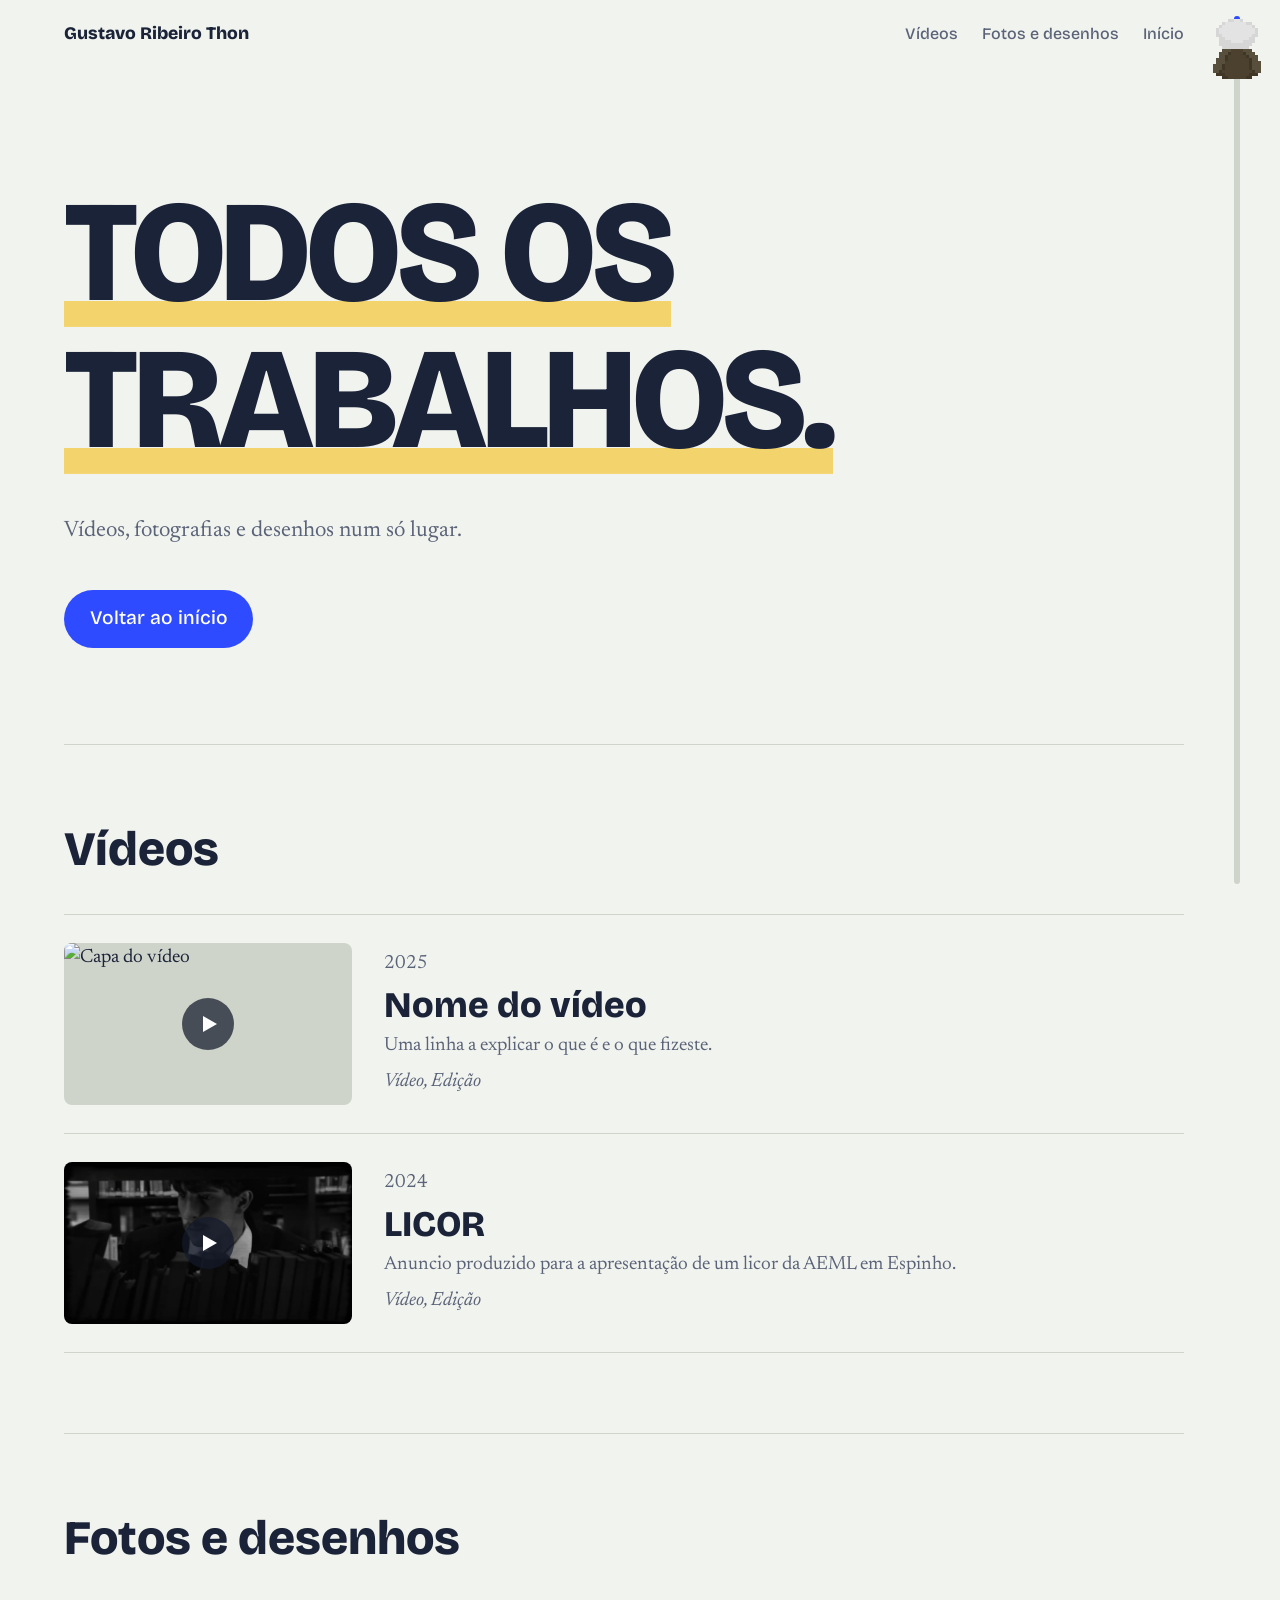
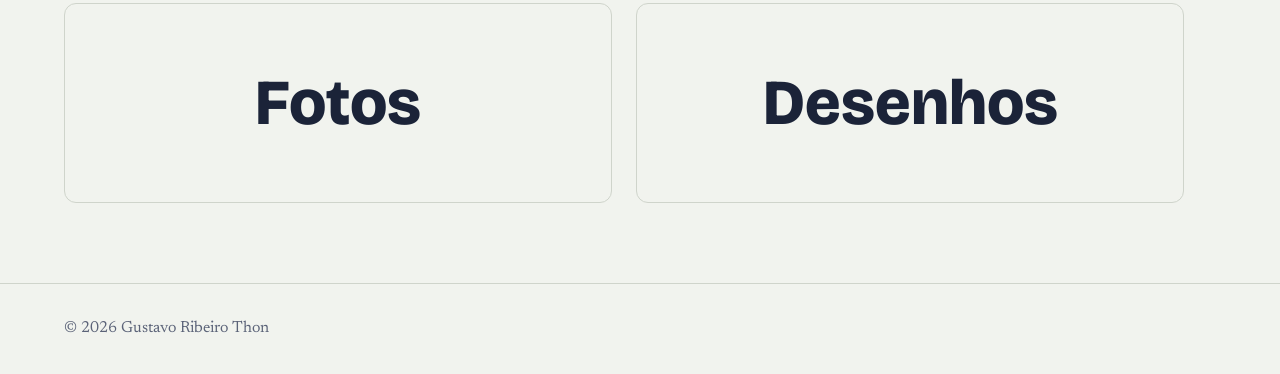
==== trabalhos.html @ 3855aaba "mais trabalhos" ====
<!DOCTYPE html>
<html lang="pt-BR">
<head>
  <meta charset="UTF-8">
  <meta name="viewport" content="width=device-width, initial-scale=1">
  <title>Todos os trabalhos – Gustavo Ribeiro Thon</title>
  <meta name="description" content="Vídeos, fotografias e desenhos de Gustavo Ribeiro Thon.">
  <link rel="preconnect" href="https://fonts.googleapis.com">
  <link rel="preconnect" href="https://fonts.gstatic.com" crossorigin>
  <link href="https://fonts.googleapis.com/css2?family=Bricolage+Grotesque:opsz,wght@12..96,500;12..96,800&family=Newsreader:ital,opsz,wght@0,6..72,400;0,6..72,500;1,6..72,400&display=swap" rel="stylesheet">
  <link rel="stylesheet" href="style.css">
  <script src="script.js" defer></script>
</head>
<body>

  <header class="topo">
    <a class="logo" href="index.html">Gustavo Ribeiro Thon</a>
    <nav aria-label="Principal">
      <a href="#videos">Vídeos</a>
      <a href="#fotos-e-desenhos">Fotos e desenhos</a>
      <a href="index.html">Início</a>
    </nav>
  </header>

  <main id="inicio">

    <section class="hero">
      <h1>TODOS OS<br>TRABALHOS.</h1>
      <p class="hero-texto">Vídeos, fotografias e desenhos num só lugar.</p>
      <a class="botao" href="index.html">Voltar ao início</a>
    </section>

    <!-- ============ VÍDEOS ============ -->
    <section id="videos" class="secao">
      <h2>Vídeos</h2>
      <ul class="lista-projetos">

        <!-- Para adicionar um vídeo: copia um bloco <li> ... </li> e cola por baixo.
             href = link do vídeo | src = imagem de capa -->

        <li>
          <a href="#" class="projeto" target="_blank" rel="noopener">
            <span class="projeto-capa video">
              <img src="imagens/exemplo.svg" alt="Capa do vídeo">
            </span>
            <span class="projeto-info">
              <span class="projeto-ano">2025</span>
              <span class="projeto-nome">Nome do vídeo</span>
              <span class="projeto-desc">Uma linha a explicar o que é e o que fizeste.</span>
              <span class="projeto-tags">Vídeo, Edição</span>
            </span>
          </a>
        </li>

        <li>
          <a href="https://drive.google.com/file/d/1KsdhXym0PwcxdQ9o2XrEMthRI4Qnbu4Z/view" class="projeto" target="_blank" rel="noopener">
            <span class="projeto-capa video">
              <img src="imagens/Anuncio - Licor.png" alt="Capa do vídeo">
            </span>
            <span class="projeto-info">
              <span class="projeto-ano">2024</span>
              <span class="projeto-nome">LICOR</span>
              <span class="projeto-desc">Anuncio produzido para a apresentação de um licor da AEML em Espinho.</span>
              <span class="projeto-tags">Vídeo, Edição</span>
            </span>
          </a>
        </li>

      </ul>
    </section>

<!-- ============ FOTOS E DESENHOS ============ -->
    <section id="fotos-e-desenhos" class="secao">
      <h2>Fotos e desenhos</h2>
      <div class="links-grandes">
        <a href="https://drive.google.com/file/d/1bcUT3GwPpYhbqMY4ImH2t2EoPuLAULzm/view" target="_blank" rel="noopener">Fotos</a>
        <a href="TROQUE_PELO_LINK_DOS_DESENHOS" target="_blank" rel="noopener">Desenhos</a>
      </div>
    </section>

  </main>

  <footer class="rodape">
    <p>© 2026 Gustavo Ribeiro Thon</p>
  </footer>

  <!-- Barra de progresso com o personagem -->
  <div class="progresso" aria-hidden="true">
    <div class="progresso-fill"></div>
    <div class="personagem" data-dir="frente"></div>
  </div>

</body>
</html>
---- style.css ----
/* ===== Cores e tipos de letra: muda aqui para personalizar ===== */
:root {
  --fundo: #f1f3ee;
  --texto: #1b2338;
  --suave: #5b6378;
  --linha: #cfd4cb;
  --destaque: #2f4bff;
  --destaque-texto: #ffffff;
  --realce: #f3d36b;

  --titulos: "Bricolage Grotesque", "Helvetica Neue", Arial, sans-serif;
  --corpo: "Newsreader", Georgia, "Times New Roman", serif;
}

@media (prefers-color-scheme: dark) {
  :root {
    --fundo: #141a2b;
    --texto: #eceff6;
    --suave: #9aa3ba;
    --linha: #2c3550;
    --destaque: #8c9bff;
    --destaque-texto: #141a2b;
    --realce: #f3d36b;
  }
}

*, *::before, *::after { box-sizing: border-box; }

html { scroll-behavior: smooth; }

body {
  margin: 0;
  background: var(--fundo);
  color: var(--texto);
  font-family: var(--corpo);
  font-size: 1.2rem;
  line-height: 1.6;
}

a { color: inherit; }

a:focus-visible {
  outline: 3px solid var(--destaque);
  outline-offset: 3px;
}

h1, h2 {
  font-family: var(--titulos);
  line-height: 1.02;
  margin: 0;
}

/* ===== Topo ===== */
.topo {
  display: flex;
  justify-content: space-between;
  align-items: center;
  gap: 1rem;
  flex-wrap: wrap;
  padding: 1.25rem clamp(1.25rem, 5vw, 4rem);
}

.logo {
  font-family: var(--titulos);
  font-weight: 800;
  text-decoration: none;
  font-size: 1.1rem;
}

.topo nav { display: flex; gap: 1.5rem; }

.topo nav a {
  font-family: var(--titulos);
  font-weight: 500;
  font-size: 1rem;
  text-decoration: none;
  color: var(--suave);
}

.topo nav a:hover { color: var(--texto); }

/* ===== Secções ===== */
main { padding: 0 clamp(1.25rem, 5vw, 4rem); }

.secao {
  padding: 5rem 0;
  border-top: 1px solid var(--linha);
}

.secao h2 {
  font-size: clamp(2rem, 5vw, 3rem);
  font-weight: 800;
  margin-bottom: 2.5rem;
}

/* ===== Hero ===== */
.hero { padding: clamp(3rem, 9vw, 7rem) 0 clamp(4rem, 9vw, 6rem); }

.hero h1 {
  font-size: clamp(3.2rem, 12vw, 9rem);
  font-weight: 800;
  letter-spacing: -0.03em;
  background-image: linear-gradient(var(--realce), var(--realce));
  background-repeat: no-repeat;
  background-size: 0% 0.18em;
  background-position: 0 92%;
  display: inline;
  animation: sublinhar 0.9s 0.3s ease-out forwards;
  -webkit-box-decoration-break: clone;
  box-decoration-break: clone;
}

@keyframes sublinhar { to { background-size: 100% 0.18em; } }

.hero-texto {
  max-width: 34rem;
  margin: 2.5rem 0;
  font-size: 1.4rem;
  color: var(--suave);
}

.botao {
  display: inline-block;
  background: var(--destaque);
  color: var(--destaque-texto);
  font-family: var(--titulos);
  font-weight: 500;
  text-decoration: none;
  padding: 0.85rem 1.6rem;
  border-radius: 999px;
}

.botao:hover { filter: brightness(1.1); }

/* ===== Projetos ===== */
.lista-projetos { list-style: none; margin: 0; padding: 0; }

.lista-projetos li { border-top: 1px solid var(--linha); }
.lista-projetos li:last-child { border-bottom: 1px solid var(--linha); }

.projeto {
  display: grid;
  grid-template-columns: minmax(0, 18rem) 1fr;
  gap: 1.5rem 2rem;
  align-items: center;
  padding: 1.75rem 0;
  text-decoration: none;
}

.projeto-capa {
  position: relative;
  display: block;
  aspect-ratio: 16 / 9;
  overflow: hidden;
  border-radius: 0.5rem;
  background: var(--linha);
}

.projeto-capa img {
  display: block;
  width: 100%;
  height: 100%;
  object-fit: cover;
  transition: transform 0.3s ease;
}

.projeto:hover .projeto-capa img { transform: scale(1.04); }

/* Botão de play por cima da capa dos vídeos */
.projeto-capa.video::before {
  content: "";
  position: absolute;
  left: 50%;
  top: 50%;
  width: 3.25rem;
  height: 3.25rem;
  transform: translate(-50%, -50%);
  border-radius: 50%;
  background: rgba(20, 26, 43, 0.72);
}

.projeto-capa.video::after {
  content: "";
  position: absolute;
  left: calc(50% + 0.15rem);
  top: 50%;
  transform: translate(-50%, -50%);
  border-left: 0.9rem solid #fff;
  border-top: 0.55rem solid transparent;
  border-bottom: 0.55rem solid transparent;
}

.projeto-info { display: flex; flex-direction: column; gap: 0.35rem; }

.projeto-ano { color: var(--suave); }

.projeto-nome {
  font-family: var(--titulos);
  font-weight: 800;
  font-size: clamp(1.5rem, 3.5vw, 2.25rem);
  line-height: 1.1;
}

.projeto:hover .projeto-nome { color: var(--destaque); }

.projeto-desc { color: var(--suave); max-width: 36rem; }

.projeto-tags { color: var(--suave); font-style: italic; }

@media (max-width: 720px) {
  .projeto { grid-template-columns: 1fr; gap: 1rem; }
}

/* ===== Sobre ===== */
.sobre-corpo {
  display: grid;
  grid-template-columns: 1.4fr 1fr;
  gap: 3rem;
}

.sobre-corpo p { margin: 0 0 1.25rem; max-width: 36rem; }

.competencias { margin: 0; }

.competencias dt {
  font-family: var(--titulos);
  font-weight: 800;
  margin-top: 1.25rem;
}

.competencias dt:first-child { margin-top: 0; }
.competencias dd { margin: 0; color: var(--suave); }

/* ===== Contacto ===== */
.email {
  font-family: var(--titulos);
  font-weight: 800;
  font-size: clamp(1.6rem, 6vw, 4rem);
  text-decoration-thickness: 0.08em;
  text-underline-offset: 0.15em;
  text-decoration-color: var(--realce);
  word-break: break-word;
}

.email:hover { text-decoration-color: var(--destaque); }

.redes { display: flex; gap: 1.5rem; margin-top: 2rem; }

/* ===== Rodapé ===== */
.rodape {
  padding: 2rem clamp(1.25rem, 5vw, 4rem);
  color: var(--suave);
  font-size: 1rem;
  border-top: 1px solid var(--linha);
}

.rodape p { margin: 0; }

/* ===== Telemóvel ===== */
@media (max-width: 720px) {
  .sobre-corpo { grid-template-columns: 1fr; gap: 2rem; }
}

@media (prefers-reduced-motion: reduce) {
  html { scroll-behavior: auto; }
  .hero h1 { animation: none; background-size: 100% 0.18em; }
  .projeto-capa img { transition: none; }
}

/* ===== Programas ===== */
.programas {
  list-style: none;
  margin: 0;
  padding: 0;
  display: grid;
  grid-template-columns: repeat(auto-fit, minmax(8rem, 1fr));
  gap: 2rem 1.5rem;
  max-width: 44rem;
}

.programas li { display: flex; flex-direction: column; align-items: flex-start; }

.icone {
  display: grid;
  place-items: center;
  width: 6rem;
  height: 6rem;
  border-radius: 1.4rem;
  font-family: var(--titulos);
  font-weight: 800;
  font-size: 2.4rem;
  letter-spacing: -0.02em;
}

.barra {
  width: 6rem;
  height: 0.6rem;
  margin-top: 0.6rem;
  border-radius: 999px;
}

.programa-nome {
  margin-top: 0.6rem;
  font-family: var(--titulos);
  font-weight: 500;
  font-size: 1rem;
}

.icone.pr { background: #00005b; color: #9999ff; }
.barra.pr { background: #9999ff; }
.icone.dv { background: #26262b; color: #f2f2f2; }
.barra.dv { background: #ff6b57; }
.icone.ps { background: #001e36; color: #31a8ff; }
.barra.ps { background: #31a8ff; }
.icone.ai { background: #330000; color: #ff9a00; }
.barra.ai { background: #ff9a00; }

/* ===== Hobby ===== */
.hobby-corpo {
  display: grid;
  grid-template-columns: 1fr 1fr;
  gap: 3rem;
}

.hobby-item h3 {
  font-family: var(--titulos);
  font-weight: 800;
  font-size: 1.5rem;
  margin: 0 0 0.75rem;
}

.hobby-item p { margin: 0; max-width: 30rem; color: var(--suave); }

@media (max-width: 720px) {
  .hobby-corpo { grid-template-columns: 1fr; gap: 2rem; }
}

/* ===== Barra de progresso na lateral direita, com o Newt a descer ===== */
.progresso {
  --s: 3px;                       /* tamanho de cada pixel do desenho */
  --larg: calc(18 * var(--s));
  --alt: calc(22 * var(--s));
  --folga: 1rem;                  /* distância às bordas da tela */
  position: fixed;
  top: var(--folga);
  bottom: var(--folga);
  right: calc(var(--larg) / 2 + var(--folga) - 0.2rem);
  width: 0.4rem;
  border-radius: 999px;
  background: var(--linha);
  z-index: 20;
  pointer-events: none;
}

.progresso-fill {
  width: 100%;
  height: calc(var(--p, 0) * (100% - var(--alt)) + var(--alt) / 2);
  border-radius: 999px;
  background: var(--destaque);
}

.personagem {
  --linha-sprite: 0;              /* 0 parado de frente, 1 parado de costas, 2 e 3 a andar */
  position: absolute;
  left: calc(50% - var(--larg) / 2);
  top: calc((100% - var(--alt)) * var(--p, 0));
  width: var(--larg);
  height: var(--alt);
  background: url("imagens/newt.png") no-repeat;
  background-size: calc(4 * var(--larg)) calc(4 * var(--alt));
  background-position: 0 calc(var(--linha-sprite) * var(--alt) * -1);
  image-rendering: pixelated;
}

.personagem[data-dir="costas"] { --linha-sprite: 1; }
.personagem.andando { --linha-sprite: 2; }
.personagem.andando[data-dir="costas"] { --linha-sprite: 3; }

.personagem.andando {
  animation: andar 0.5s steps(4) infinite;
}

@keyframes andar {
  from { background-position-x: 0; }
  to   { background-position-x: calc(var(--larg) * -4); }
}

/* Deixa espaço à direita para o personagem não tapar o texto */
.topo, main, .rodape { padding-right: max(clamp(1.25rem, 5vw, 4rem), 6rem); }

@media (max-width: 720px) {
  .progresso { --s: 2px; }
  .topo, main, .rodape { padding-right: 4.5rem; }
}

@media (prefers-reduced-motion: reduce) {
  .personagem.andando { animation: none; --linha-sprite: 0; }
  .personagem.andando[data-dir="costas"] { --linha-sprite: 1; }
}

/* ===== Logos dos programas ===== */
.icone { position: relative; overflow: hidden; }

.icone img {
  position: absolute;
  inset: 0;
  width: 100%;
  height: 100%;
  object-fit: contain;
}

/* Quando o logo existe, esconde a sigla e o fundo colorido */
.programas .icone:has(img) { background: transparent; color: transparent; }

/* ===== Link para mais projetos ===== */
#projetos { padding-bottom: 0; }

.mais-projetos {
  margin: 0;
  padding: 1.5rem 0;
  text-align: center;
  font-size: clamp(1.6rem, 4vw, 2.5rem);
  line-height: 1.2;
}

.mais-projetos a {
  font-family: var(--titulos);
  font-weight: 800;
  text-decoration-thickness: 0.08em;
  text-underline-offset: 0.2em;
  text-decoration-color: var(--realce);
}

.mais-projetos a:hover {
  color: var(--destaque);
  text-decoration-color: var(--destaque);
}

/* ===== Galeria (fotos e desenhos) ===== */
.galeria {
  columns: 15rem;
  column-gap: 1rem;
  list-style: none;
  margin: 0;
  padding: 0;
}

.galeria li {
  break-inside: avoid;
  margin-bottom: 1rem;
}

.galeria a {
  display: block;
  overflow: hidden;
  border-radius: 0.5rem;
  background: var(--linha);
}

.galeria img {
  display: block;
  width: 100%;
  height: auto;
  transition: transform 0.3s ease;
}

.galeria a:hover img { transform: scale(1.04); }

@media (prefers-reduced-motion: reduce) {
  .galeria img { transition: none; }
}

/* ===== Links grandes (fotos e desenhos) ===== */
.links-grandes {
  display: grid;
  grid-template-columns: 1fr 1fr;
  gap: 1.5rem;
}

.links-grandes a {
  display: block;
  padding: clamp(2rem, 6vw, 4rem) 1.5rem;
  border: 1px solid var(--linha);
  border-radius: 0.75rem;
  text-align: center;
  text-decoration: none;
  font-family: var(--titulos);
  font-weight: 800;
  font-size: clamp(2rem, 6vw, 4rem);
  line-height: 1.1;
  transition: border-color 0.2s ease, color 0.2s ease;
}

.links-grandes a:hover {
  color: var(--destaque);
  border-color: var(--destaque);
}

@media (max-width: 720px) {
  .links-grandes { grid-template-columns: 1fr; }
}
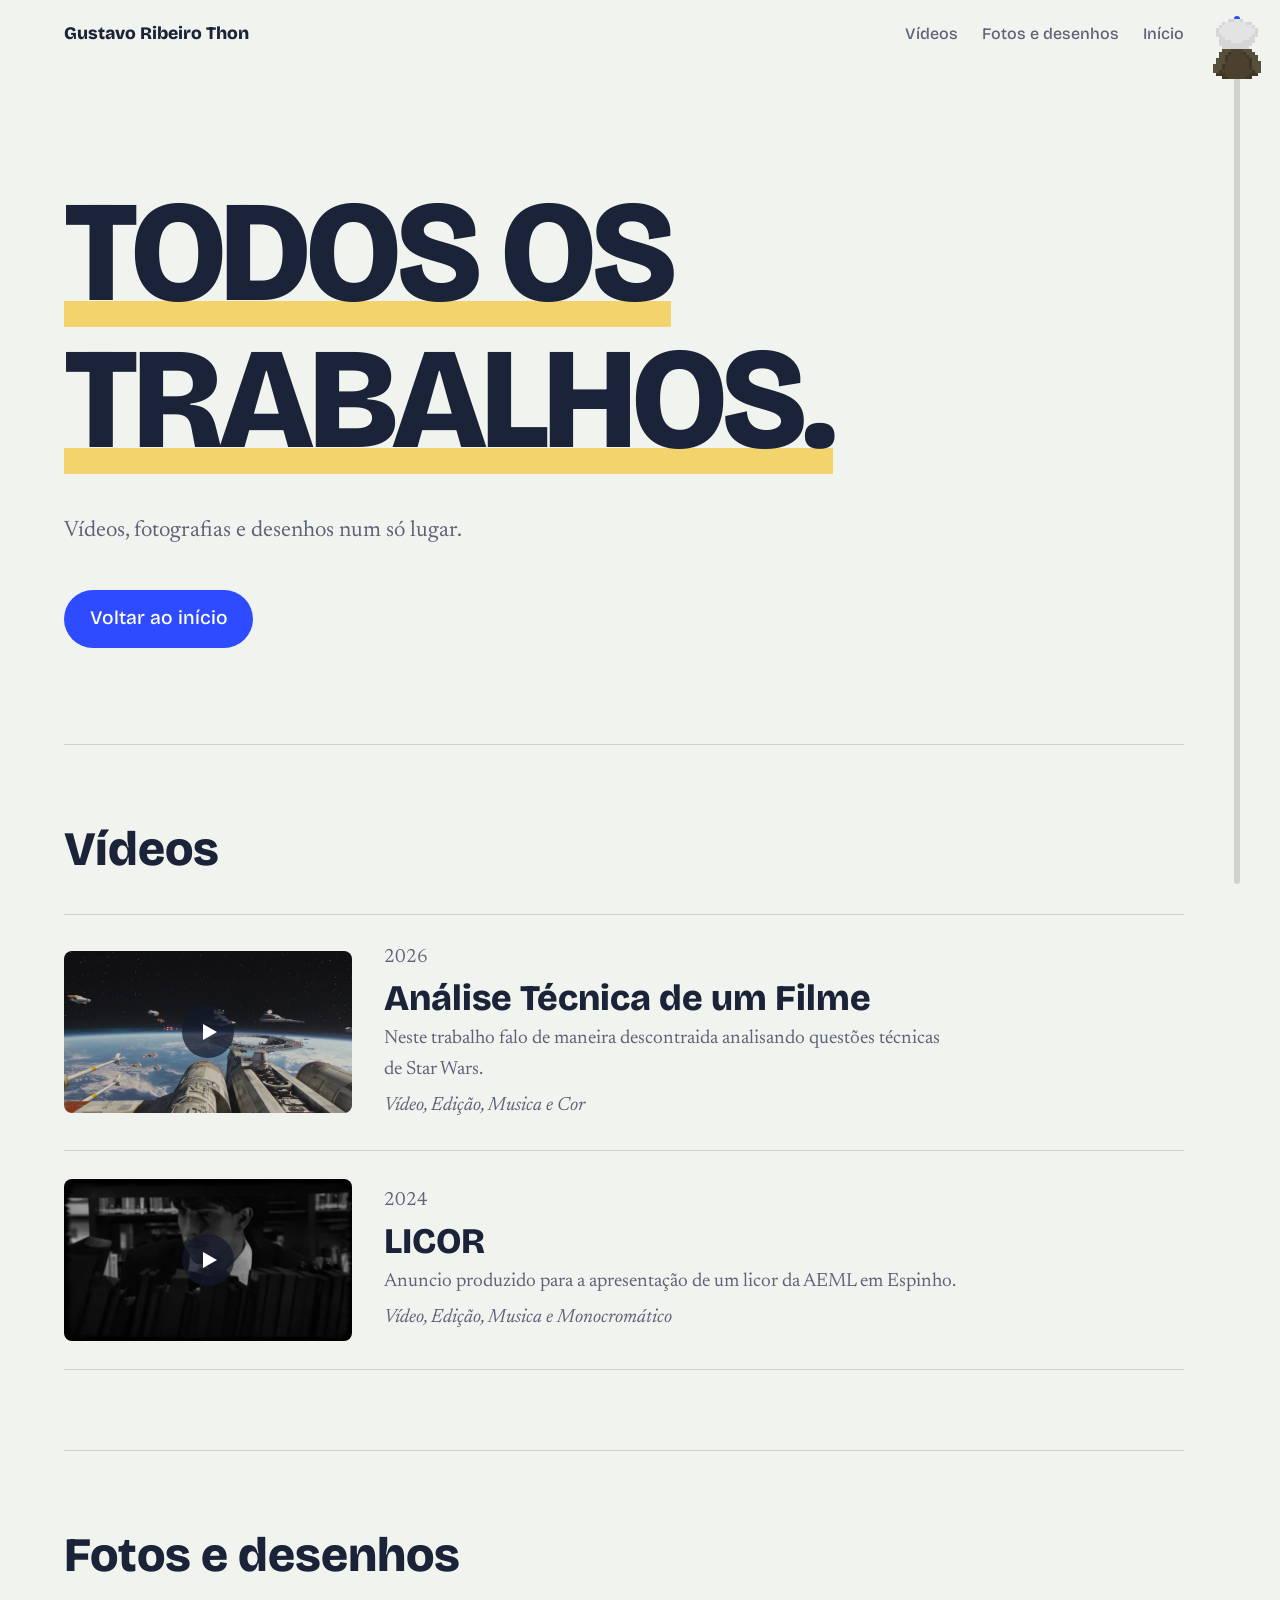
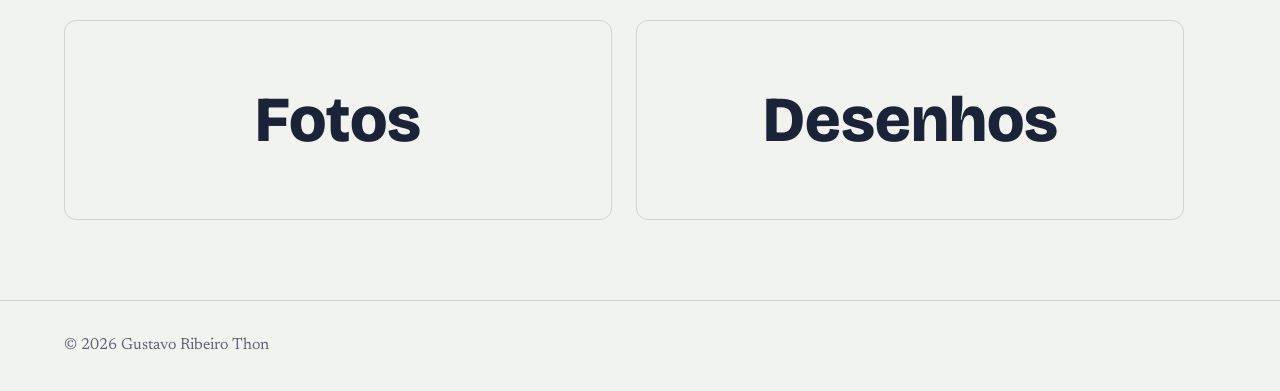
==== commit b5914760: "Pronto V.1" ====
--- a/trabalhos.html
+++ b/trabalhos.html
@@ -30,24 +30,22 @@
       <a class="botao" href="index.html">Voltar ao início</a>
     </section>
 
-    <!-- ============ VÍDEOS ============ -->
+
     <section id="videos" class="secao">
       <h2>Vídeos</h2>
       <ul class="lista-projetos">
 
-        <!-- Para adicionar um vídeo: copia um bloco <li> ... </li> e cola por baixo.
-             href = link do vídeo | src = imagem de capa -->
 
         <li>
-          <a href="#" class="projeto" target="_blank" rel="noopener">
+          <a href="https://www.youtube.com/watch?v=_gjHyOrXmIA" class="projeto" target="_blank" rel="noopener">
             <span class="projeto-capa video">
-              <img src="imagens/exemplo.svg" alt="Capa do vídeo">
+              <img src="imagens/Trabalho - analise tecnica de um filme.png" alt="Capa do vídeo">
             </span>
             <span class="projeto-info">
-              <span class="projeto-ano">2025</span>
-              <span class="projeto-nome">Nome do vídeo</span>
-              <span class="projeto-desc">Uma linha a explicar o que é e o que fizeste.</span>
-              <span class="projeto-tags">Vídeo, Edição</span>
+              <span class="projeto-ano">2026</span>
+              <span class="projeto-nome">Análise Técnica de um Filme</span>
+              <span class="projeto-desc">Neste trabalho falo de maneira descontraida analisando questões técnicas de Star Wars.</span>
+              <span class="projeto-tags">Vídeo, Edição, Musica e Cor</span>
             </span>
           </a>
         </li>
@@ -61,7 +59,7 @@
               <span class="projeto-ano">2024</span>
               <span class="projeto-nome">LICOR</span>
               <span class="projeto-desc">Anuncio produzido para a apresentação de um licor da AEML em Espinho.</span>
-              <span class="projeto-tags">Vídeo, Edição</span>
+              <span class="projeto-tags">Vídeo, Edição, Musica e Monocromático</span>
             </span>
           </a>
         </li>
@@ -69,7 +67,7 @@
       </ul>
     </section>
 
-<!-- ============ FOTOS E DESENHOS ============ -->
+
     <section id="fotos-e-desenhos" class="secao">
       <h2>Fotos e desenhos</h2>
       <div class="links-grandes">
@@ -84,7 +82,6 @@
     <p>© 2026 Gustavo Ribeiro Thon</p>
   </footer>
 
-  <!-- Barra de progresso com o personagem -->
   <div class="progresso" aria-hidden="true">
     <div class="progresso-fill"></div>
     <div class="personagem" data-dir="frente"></div>
